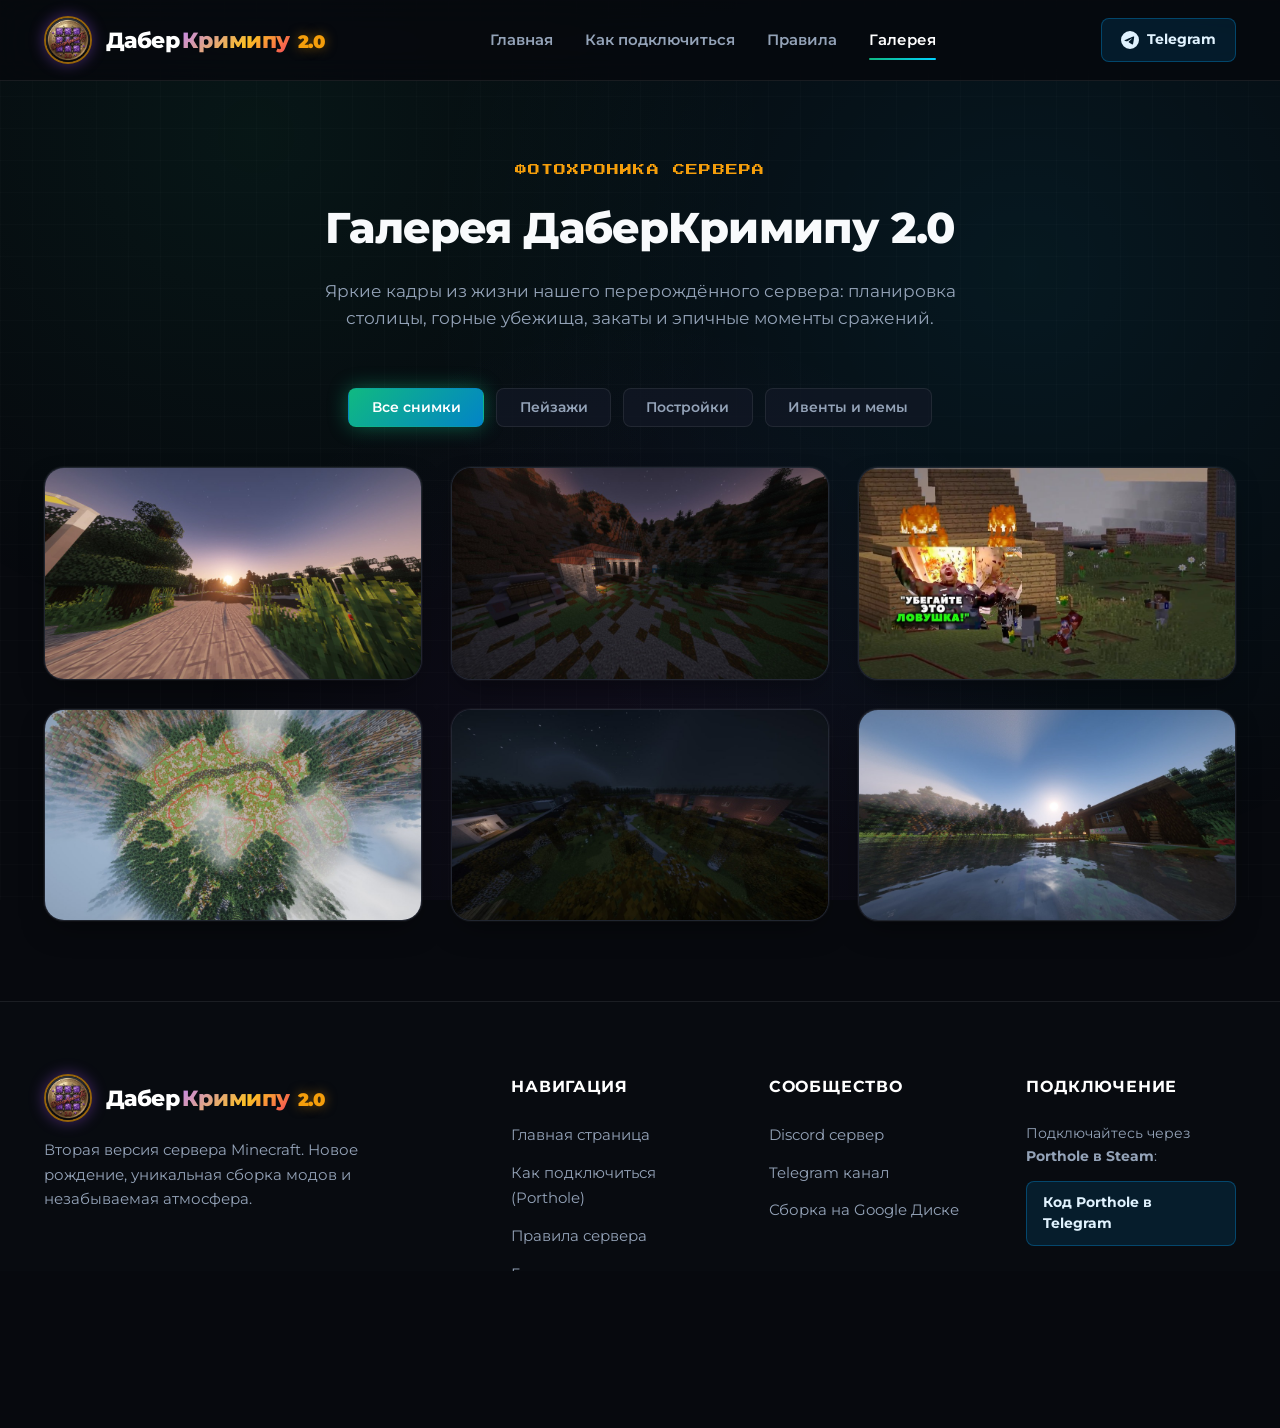
==== pages/gallery.html @ eac43cac "Add files thru commit" ====
<!DOCTYPE html>
<html lang="ru">
<head>
  <meta charset="UTF-8">
  <meta name="viewport" content="width=device-width, initial-scale=1.0">
  <title>Галерея скриншотов — ДаберКримипу 2.0</title>
  <meta name="description" content="Скриншоты и лучшие моменты с сервера ДаберКримипу 2.0: горные базы, закаты, генплан столицы и эпичные ивенты.">
  
  <link rel="icon" type="image/jpeg" href="../assets/images/logo.jpg">
  <link rel="stylesheet" href="../assets/css/styles.css">
</head>
<body>

  <!-- ===================================================================
       ШАПКА САЙТА (HEADER / NAVBAR)
  =================================================================== -->
  <header class="site-header">
    <div class="container header-inner">
      <a href="../index.html" class="brand-logo">
        <img src="../assets/images/logo.jpg" alt="ДаберКримипу 2.0" class="brand-icon">
        <div class="brand-name">Дабер<span class="brand-highlight">Кримипу</span> <span class="brand-ver">2.0</span></div>
      </a>

      <nav class="nav-menu" id="navMenu">
        <a href="../index.html" class="nav-link">Главная</a>
        <a href="how-to-play.html" class="nav-link">Как подключиться</a>
        <a href="rules.html" class="nav-link">Правила</a>
        <a href="gallery.html" class="nav-link active">Галерея</a>
      </nav>

      <div class="header-actions">
        <a href="https://t.me/+4mJLfKfZxhpmYTU8" target="_blank" rel="noopener" class="btn-telegram" style="padding: 0.65rem 1.2rem; font-size: 0.85rem; font-weight: 700; border-radius: var(--radius-sm); display: flex; align-items: center; gap: 0.5rem; text-decoration: none;">
          <svg width="18" height="18" viewBox="0 0 24 24" fill="currentColor">
            <path d="M11.944 0A12 12 0 0 0 0 12a12 12 0 0 0 12 12 12 12 0 0 0 12-12A12 12 0 0 0 12 0a12 12 0 0 0-.056 0zm4.962 7.224c.1-.002.321.023.465.14a.506.506 0 0 1 .171.325c.016.093.036.306.02.472-.18 1.898-.962 6.502-1.36 8.627-.168.9-.499 1.201-.82 1.23-.696.065-1.225-.46-1.9-.902-1.056-.693-1.653-1.124-2.678-1.8-1.185-.78-.417-1.21.258-1.91.177-.184 3.247-2.977 3.307-3.23.007-.032.014-.15-.056-.212s-.174-.041-.249-.024c-.106.024-1.793 1.14-5.061 3.345-.48.33-.913.49-1.302.48-.428-.008-1.252-.241-1.865-.44-.752-.245-1.349-.374-1.297-.789.027-.216.325-.437.893-.663 3.498-1.524 5.83-2.529 6.998-3.014 3.332-1.386 4.025-1.627 4.476-1.635z"/>
          </svg>
          Telegram
        </a>

        <button class="mobile-toggle" aria-label="Открыть меню" aria-expanded="false">
          <span></span>
          <span></span>
          <span></span>
        </button>
      </div>
    </div>
  </header>

  <!-- ===================================================================
       ОСНОВНОЙ КОНТЕНТ (ГАЛЕРЕЯ)
  =================================================================== -->
  <main class="section">
    <div class="container">
      <div class="section-header">
        <span class="section-tag" style="color: var(--gold);">ФОТОХРОНИКА СЕРВЕРА</span>
        <h1 class="section-title">Галерея ДаберКримипу 2.0</h1>
        <p class="section-desc">
          Яркие кадры из жизни нашего перерождённого сервера: планировка столицы, горные убежища, закаты и эпичные моменты сражений.
        </p>
      </div>

      <!-- Фильтры категорий -->
      <div class="gallery-filter">
        <button class="filter-btn active" data-filter="all">Все снимки</button>
        <button class="filter-btn" data-filter="landscape">Пейзажи</button>
        <button class="filter-btn" data-filter="builds">Постройки</button>
        <button class="filter-btn" data-filter="events">Ивенты и мемы</button>
      </div>

      <!-- Интерактивная динамическая сетка скриншотов -->
      <!-- Подгружается из массива GALLERY_ITEMS в assets/js/main.js -->
      <div class="gallery-grid"></div>



    </div>
  </main>

  <!-- ===================================================================
       ПОДВАЛ САЙТА (FOOTER)
  =================================================================== -->
  <footer class="site-footer">
    <div class="container">
      <div class="footer-top">
        <div class="footer-brand">
          <a href="../index.html" class="brand-logo">
            <img src="../assets/images/logo.jpg" alt="ДаберКримипу 2.0" class="brand-icon">
            <div class="brand-name">Дабер<span class="brand-highlight">Кримипу</span> <span class="brand-ver">2.0</span></div>
          </a>
          <p>
            Вторая версия сервера Minecraft. Новое рождение, уникальная сборка модов и незабываемая атмосфера.
          </p>
        </div>

        <div>
          <h4 class="footer-title">Навигация</h4>
          <ul class="footer-links">
            <li><a href="../index.html">Главная страница</a></li>
            <li><a href="how-to-play.html">Как подключиться (Porthole)</a></li>
            <li><a href="rules.html">Правила сервера</a></li>
            <li><a href="gallery.html">Галерея скриншотов</a></li>
          </ul>
        </div>

        <div>
          <h4 class="footer-title">Сообщество</h4>
          <ul class="footer-links">
            <li><a href="https://discord.gg/kkFQBQvndr" target="_blank" rel="noopener">Discord сервер</a></li>
            <li><a href="https://t.me/+4mJLfKfZxhpmYTU8" target="_blank" rel="noopener">Telegram канал</a></li>
            <li><a href="https://drive.google.com/file/d/18PqqBYFJ3Ffp7dJQg8Y49mitR_ToLpa6/view?usp=drive_link" target="_blank" rel="noopener">Сборка на Google Диске</a></li>
          </ul>
        </div>

        <div>
          <h4 class="footer-title">Подключение</h4>
          <p style="color: var(--text-secondary); font-size: 0.9rem; margin-bottom: 0.8rem;">
            Подключайтесь через <strong>Porthole в Steam</strong>:
          </p>
          <a href="https://t.me/+4mJLfKfZxhpmYTU8" target="_blank" rel="noopener" class="btn-telegram" style="padding: 0.6rem 1rem; border-radius: var(--radius-sm); font-size: 0.85rem; font-weight: 700; display: inline-flex; align-items: center; gap: 0.5rem; text-decoration: none;">
            <span>Код Porthole в Telegram</span>
          </a>
        </div>
      </div>

      <div class="footer-bottom">
        <div class="disclaimer">
          © 2026 ДаберКримипу 2.0. Не является официальным продуктом Mojang или Microsoft.
        </div>
      </div>
    </div>
  </footer>

  <script src="../assets/js/main.js"></script>
</body>
</html>
---- assets/css/styles.css ----
/* ===================================================================
   MINECRAFT SERVER MODERN TEMPLATE - STYLESHEET
   Автоматически адаптировано под десктопы, планшеты и смартфоны.
   Стиль: Dark Glassmorphism, Neon Cyber-Minecraft, Pixel Accents.
=================================================================== */

@import url('https://fonts.googleapis.com/css2?family=Montserrat:ital,wght@0,300;0,400;0,500;0,600;0,700;0,800;0,900;1,400&family=Press+Start+2P&display=swap');

/* --- CSS ПЕРЕМЕННЫЕ (ЦВЕТА И НАСТРОЙКИ) --- */
:root {
  --font-main: 'Montserrat', -apple-system, BlinkMacSystemFont, "Segoe UI", Roboto, sans-serif;
  --font-pixel: 'Press Start 2P', monospace;

  /* Палитра темной темы */
  --bg-deep: #07090e;
  --bg-surface: #0e121a;
  --bg-card: rgba(18, 24, 38, 0.72);
  --bg-card-hover: rgba(28, 36, 56, 0.85);
  --border-card: rgba(255, 255, 255, 0.08);
  --border-glow: rgba(56, 189, 248, 0.4);

  /* Фирменные акценты Майнкрафта */
  --emerald: #10b981;
  --emerald-glow: rgba(16, 185, 129, 0.45);
  --diamond: #00d2ff;
  --diamond-dark: #0284c7;
  --diamond-glow: rgba(0, 210, 255, 0.4);
  --gold: #f59e0b;
  --gold-glow: rgba(245, 158, 11, 0.35);
  --redstone: #ef4444;
  --amethyst: #a855f7;

  /* Типографика */
  --text-primary: #f8fafc;
  --text-secondary: #94a3b8;
  --text-muted: #64748b;

  /* Эффекты */
  --radius-sm: 8px;
  --radius-md: 14px;
  --radius-lg: 20px;
  --radius-full: 9999px;
  --transition: all 0.3s cubic-bezier(0.16, 1, 0.3, 1);
  --shadow-card: 0 12px 30px -10px rgba(0, 0, 0, 0.5), 0 0 1px 1px rgba(255, 255, 255, 0.05);
  --shadow-glow: 0 0 25px var(--diamond-glow);
}

/* Сброс стилей и базовые параметры */
*, *::before, *::after {
  box-sizing: border-box;
  margin: 0;
  padding: 0;
}

html {
  scroll-behavior: smooth;
  font-size: 16px;
  color-scheme: dark;
}

body {
  font-family: var(--font-main);
  background-color: var(--bg-deep);
  color: var(--text-primary);
  line-height: 1.6;
  overflow-x: hidden;
  min-height: 100vh;
  display: flex;
  flex-direction: column;
  position: relative;
}

/* Фоновые градиенты и сетка в стиле блоков Майнкрафта */
body::before {
  content: '';
  position: fixed;
  inset: 0;
  background-image: 
    radial-gradient(circle at 20% 15%, rgba(16, 185, 129, 0.08) 0%, transparent 40%),
    radial-gradient(circle at 80% 30%, rgba(0, 210, 255, 0.08) 0%, transparent 50%),
    radial-gradient(circle at 50% 85%, rgba(168, 85, 247, 0.06) 0%, transparent 45%);
  pointer-events: none;
  z-index: -2;
}

body::after {
  content: '';
  position: fixed;
  inset: 0;
  background-size: 32px 32px;
  background-image: linear-gradient(to right, rgba(255, 255, 255, 0.015) 1px, transparent 1px),
                    linear-gradient(to bottom, rgba(255, 255, 255, 0.015) 1px, transparent 1px);
  pointer-events: none;
  z-index: -1;
}

img {
  max-width: 100%;
  height: auto;
  display: block;
}

a {
  color: inherit;
  text-decoration: none;
  transition: var(--transition);
}

ul {
  list-style: none;
}

button {
  font-family: inherit;
  border: none;
  background: none;
  cursor: pointer;
  outline: none;
}

.container {
  width: 100%;
  max-width: 1240px;
  margin: 0 auto;
  padding: 0 1.5rem;
}

/* ===================================================================
   ШАПКА САЙТА (HEADER / NAVBAR)
=================================================================== */
.site-header {
  position: sticky;
  top: 0;
  z-index: 100;
  background: rgba(7, 9, 14, 0.85);
  backdrop-filter: blur(16px);
  -webkit-backdrop-filter: blur(16px);
  border-bottom: 1px solid var(--border-card);
  transition: var(--transition);
}

.site-header.scrolled {
  background: rgba(7, 9, 14, 0.95);
  box-shadow: 0 10px 25px rgba(0, 0, 0, 0.6);
}

.header-inner {
  display: flex;
  align-items: center;
  justify-content: space-between;
  height: 80px;
}

/* Логотип */
.brand-logo {
  display: flex;
  align-items: center;
  gap: 0.85rem;
  font-weight: 800;
  font-size: 1.35rem;
  letter-spacing: -0.02em;
  color: #fff;
}

.brand-icon {
  width: 48px;
  height: 48px;
  border-radius: 50%;
  object-fit: cover;
  border: 2px solid rgba(245, 158, 11, 0.6);
  box-shadow: 0 0 15px rgba(168, 85, 247, 0.4);
  transition: transform 0.4s ease, box-shadow 0.4s ease;
}

.brand-logo:hover .brand-icon {
  transform: scale(1.1) rotate(5deg);
  box-shadow: 0 0 25px rgba(245, 158, 11, 0.7);
}

.brand-name {
  display: inline-flex;
  align-items: baseline;
  gap: 0.15rem;
  font-weight: 800;
  font-size: 1.35rem;
  letter-spacing: -0.02em;
  color: #fff;
}

.brand-name .brand-highlight {
  background: linear-gradient(135deg, #c084fc 0%, #fbbf24 60%, #f43f5e 100%);
  -webkit-background-clip: text;
  -webkit-text-fill-color: transparent;
  display: inline-block;
}

.brand-name .brand-ver {
  font-family: inherit;
  font-size: 1.15rem;
  font-weight: 900;
  color: #f59e0b;
  -webkit-text-fill-color: #f59e0b;
  margin-left: 0.35rem;
  text-shadow: 0 0 12px rgba(245, 158, 11, 0.5);
  display: inline-block;
  background: none;
  border: none;
  padding: 0;
}

/* Навигация (Десктоп) */
.nav-menu {
  display: flex;
  align-items: center;
  gap: 2rem;
}

.nav-link {
  font-size: 0.95rem;
  font-weight: 600;
  color: var(--text-secondary);
  position: relative;
  padding: 0.5rem 0;
}

.nav-link:hover,
.nav-link.active {
  color: #fff;
}

.nav-link::after {
  content: '';
  position: absolute;
  bottom: 0;
  left: 0;
  width: 0%;
  height: 2px;
  background: linear-gradient(90deg, var(--emerald), var(--diamond));
  border-radius: 2px;
  transition: width 0.3s ease;
}

.nav-link:hover::after,
.nav-link.active::after {
  width: 100%;
}

/* Кнопка в хедере */
.header-actions {
  display: flex;
  align-items: center;
  gap: 1rem;
}

.btn-header-play {
  padding: 0.65rem 1.3rem;
  font-size: 0.85rem;
  font-weight: 700;
  border-radius: var(--radius-sm);
  background: linear-gradient(135deg, #10b981, #059669);
  color: #fff;
  box-shadow: 0 4px 15px var(--emerald-glow);
  display: flex;
  align-items: center;
  gap: 0.5rem;
  transition: var(--transition);
}

.btn-header-play:hover {
  transform: translateY(-2px);
  box-shadow: 0 6px 20px rgba(16, 185, 129, 0.6);
  filter: brightness(1.1);
}

/* Гамбургер меню (Мобильный) */
.mobile-toggle {
  display: none;
  flex-direction: column;
  justify-content: center;
  gap: 5px;
  width: 40px;
  height: 40px;
  border-radius: 8px;
  background: rgba(255, 255, 255, 0.05);
  border: 1px solid var(--border-card);
  padding: 8px;
}

.mobile-toggle span {
  display: block;
  height: 2px;
  width: 100%;
  background: #fff;
  border-radius: 2px;
  transition: var(--transition);
}

.mobile-toggle.active span:nth-child(1) {
  transform: translateY(7px) rotate(45deg);
}

.mobile-toggle.active span:nth-child(2) {
  opacity: 0;
}

.mobile-toggle.active span:nth-child(3) {
  transform: translateY(-7px) rotate(-45deg);
}

/* ===================================================================
   HERO БЛОК (ГЛАВНАЯ СТРАНИЦА)
=================================================================== */
.hero-section {
  position: relative;
  padding: 6rem 0 5rem;
  display: flex;
  align-items: center;
  min-height: calc(85vh - 80px);
  overflow: hidden;
}

/* Фоновые декорации Hero */
.hero-ambient-glow {
  position: absolute;
  top: 50%;
  left: 50%;
  transform: translate(-50%, -50%);
  width: 700px;
  height: 700px;
  background: radial-gradient(circle, rgba(16, 185, 129, 0.15) 0%, rgba(0, 210, 255, 0.08) 50%, transparent 70%);
  pointer-events: none;
  filter: blur(50px);
  z-index: 0;
}

.hero-content {
  position: relative;
  z-index: 1;
  text-align: center;
  max-width: 860px;
  margin: 0 auto;
}

/* Бейдж онлайн статуса */
.server-status-pill {
  display: inline-flex;
  align-items: center;
  gap: 0.65rem;
  background: rgba(16, 185, 129, 0.12);
  border: 1px solid rgba(16, 185, 129, 0.3);
  padding: 0.45rem 1.1rem;
  border-radius: var(--radius-full);
  margin-bottom: 1.8rem;
  box-shadow: 0 0 20px rgba(16, 185, 129, 0.2);
}

.status-dot {
  width: 10px;
  height: 10px;
  background-color: var(--emerald);
  border-radius: 50%;
  box-shadow: 0 0 10px var(--emerald);
  position: relative;
}

.status-dot::after {
  content: '';
  position: absolute;
  inset: -3px;
  border-radius: 50%;
  border: 2px solid var(--emerald);
  opacity: 0.7;
  animation: pulse-ring 1.8s infinite cubic-bezier(0.215, 0.61, 0.355, 1);
}

@keyframes pulse-ring {
  0% { transform: scale(0.8); opacity: 1; }
  100% { transform: scale(2.2); opacity: 0; }
}

.status-text {
  font-size: 0.85rem;
  font-weight: 700;
  color: #86efac;
  letter-spacing: 0.03em;
  text-transform: uppercase;
}

.server-version-tag {
  background: rgba(255, 255, 255, 0.08);
  padding: 0.15rem 0.6rem;
  border-radius: 4px;
  font-size: 0.75rem;
  color: var(--text-secondary);
  margin-left: 0.25rem;
}

/* Главный заголовок Hero */
.hero-title {
  font-size: clamp(2.5rem, 5.5vw, 4.4rem);
  font-weight: 900;
  line-height: 1.1;
  margin-bottom: 1.4rem;
  letter-spacing: -0.03em;
}

.hero-title .text-gradient {
  background: linear-gradient(135deg, #ffffff 30%, #38bdf8 80%, #10b981 100%);
  -webkit-background-clip: text;
  -webkit-text-fill-color: transparent;
  display: inline-block;
}

.hero-subtitle {
  font-size: clamp(1.05rem, 2vw, 1.25rem);
  color: var(--text-secondary);
  margin-bottom: 2.5rem;
  max-width: 680px;
  margin-left: auto;
  margin-right: auto;
}

/* ===================================================================
   ГЛАВНАЯ КНОПКА СКОПИРОВАТЬ IP (HERO IP BOX)
=================================================================== */
.ip-copy-container {
  display: flex;
  flex-direction: column;
  align-items: center;
  gap: 1.5rem;
  margin-bottom: 3rem;
}

.ip-copy-box {
  display: inline-flex;
  align-items: center;
  background: rgba(18, 24, 38, 0.85);
  border: 2px solid rgba(56, 189, 248, 0.3);
  padding: 0.6rem 0.8rem 0.6rem 1.5rem;
  border-radius: var(--radius-md);
  box-shadow: 0 10px 30px rgba(0, 0, 0, 0.5), 0 0 25px rgba(56, 189, 248, 0.2);
  transition: var(--transition);
  cursor: pointer;
  position: relative;
  overflow: hidden;
}

.ip-copy-box:hover {
  border-color: var(--diamond);
  box-shadow: 0 15px 35px rgba(0, 0, 0, 0.6), 0 0 35px rgba(56, 189, 248, 0.35);
  transform: translateY(-3px);
}

.ip-copy-box:active {
  transform: translateY(0);
}

.ip-details {
  display: flex;
  flex-direction: column;
  text-align: left;
  margin-right: 1.5rem;
}

.ip-label {
  font-size: 0.72rem;
  text-transform: uppercase;
  color: var(--text-muted);
  font-weight: 700;
  letter-spacing: 0.08em;
}

.ip-address {
  font-family: var(--font-pixel);
  font-size: 1.05rem;
  color: #fff;
  letter-spacing: 0.02em;
  margin-top: 0.2rem;
}

.btn-copy-action {
  background: linear-gradient(135deg, #0284c7, #0369a1);
  color: #fff;
  padding: 0.75rem 1.4rem;
  border-radius: var(--radius-sm);
  font-weight: 700;
  font-size: 0.9rem;
  display: flex;
  align-items: center;
  gap: 0.5rem;
  transition: var(--transition);
}

.ip-copy-box:hover .btn-copy-action {
  background: linear-gradient(135deg, #38bdf8, #0284c7);
  box-shadow: 0 0 15px rgba(56, 189, 248, 0.5);
}

.btn-copy-action svg {
  width: 18px;
  height: 18px;
  fill: currentColor;
}

/* Дополнительные кнопки (Discord, Как начать) */
.hero-buttons-row {
  display: flex;
  align-items: center;
  justify-content: center;
  gap: 1.2rem;
  flex-wrap: wrap;
}

.btn-primary {
  display: inline-flex;
  align-items: center;
  gap: 0.6rem;
  padding: 0.9rem 1.8rem;
  border-radius: var(--radius-md);
  font-size: 1rem;
  font-weight: 700;
  background: linear-gradient(135deg, #10b981, #059669);
  color: #fff;
  box-shadow: 0 8px 25px var(--emerald-glow);
  transition: var(--transition);
}

.btn-primary:hover {
  transform: translateY(-3px);
  box-shadow: 0 12px 30px rgba(16, 185, 129, 0.6);
  filter: brightness(1.1);
}

.btn-secondary {
  display: inline-flex;
  align-items: center;
  gap: 0.6rem;
  padding: 0.9rem 1.8rem;
  border-radius: var(--radius-md);
  font-size: 1rem;
  font-weight: 700;
  background: rgba(255, 255, 255, 0.05);
  color: #fff;
  border: 1px solid var(--border-card);
  backdrop-filter: blur(10px);
  transition: var(--transition);
}

.btn-secondary:hover {
  background: rgba(255, 255, 255, 0.1);
  border-color: rgba(255, 255, 255, 0.2);
  transform: translateY(-3px);
}

.btn-discord {
  background: rgba(88, 101, 242, 0.15);
  border: 1px solid rgba(88, 101, 242, 0.4);
  color: #e0e7ff;
}

.btn-discord:hover {
  background: #5865f2;
  color: #fff;
  box-shadow: 0 8px 25px rgba(88, 101, 242, 0.45);
}

.btn-telegram {
  background: rgba(0, 136, 204, 0.15);
  border: 1px solid rgba(0, 136, 204, 0.4);
  color: #e0f2fe;
}

.btn-telegram:hover {
  background: #0088cc;
  color: #fff;
  box-shadow: 0 8px 25px rgba(0, 136, 204, 0.45);
}

.btn-modpack {
  background: linear-gradient(135deg, #9333ea, #6366f1);
  color: #fff;
  box-shadow: 0 8px 25px rgba(147, 51, 234, 0.45);
}

.btn-modpack:hover {
  background: linear-gradient(135deg, #a855f7, #818cf8);
  box-shadow: 0 12px 30px rgba(147, 51, 234, 0.65);
  transform: translateY(-3px);
  filter: brightness(1.1);
}

/* ===================================================================
   КАРТОЧКИ ОСОБЕННОСТЕЙ И СЕРВЕРНОЙ ИНФОРМАЦИИ (FEATURES)
=================================================================== */
.section {
  padding: 5rem 0;
  position: relative;
}

.section-header {
  text-align: center;
  max-width: 650px;
  margin: 0 auto 3.5rem;
}

.section-tag {
  font-family: var(--font-pixel);
  font-size: 0.75rem;
  color: var(--diamond);
  letter-spacing: 0.1em;
  text-transform: uppercase;
  margin-bottom: 0.8rem;
  display: block;
}

.section-title {
  font-size: clamp(2rem, 3.5vw, 2.7rem);
  font-weight: 800;
  letter-spacing: -0.02em;
  margin-bottom: 1rem;
}

.section-desc {
  color: var(--text-secondary);
  font-size: 1.05rem;
}

/* Сетка карточек */
.features-grid {
  display: grid;
  grid-template-columns: repeat(auto-fit, minmax(320px, 1fr));
  gap: 1.75rem;
}

.feature-card {
  background: var(--bg-card);
  border: 1px solid var(--border-card);
  border-radius: var(--radius-lg);
  padding: 2.2rem 2rem;
  backdrop-filter: blur(16px);
  -webkit-backdrop-filter: blur(16px);
  box-shadow: var(--shadow-card);
  transition: var(--transition);
  position: relative;
  overflow: hidden;
}

.feature-card::before {
  content: '';
  position: absolute;
  top: 0;
  left: 0;
  right: 0;
  height: 3px;
  background: linear-gradient(90deg, transparent, var(--card-accent, var(--emerald)), transparent);
  opacity: 0;
  transition: opacity 0.3s ease;
}

.feature-card:hover {
  transform: translateY(-6px);
  border-color: rgba(255, 255, 255, 0.15);
  background: var(--bg-card-hover);
  box-shadow: 0 20px 40px -10px rgba(0, 0, 0, 0.7);
}

.feature-card:hover::before {
  opacity: 1;
}

.feature-icon-wrapper {
  width: 58px;
  height: 58px;
  border-radius: var(--radius-md);
  background: rgba(255, 255, 255, 0.04);
  border: 1px solid var(--border-card);
  display: flex;
  align-items: center;
  justify-content: center;
  font-size: 1.75rem;
  margin-bottom: 1.5rem;
  transition: var(--transition);
}

.feature-card:hover .feature-icon-wrapper {
  transform: scale(1.1);
  box-shadow: 0 0 20px var(--card-glow, var(--emerald-glow));
}

.feature-card h3 {
  font-size: 1.3rem;
  font-weight: 700;
  margin-bottom: 0.75rem;
  color: #fff;
}

.feature-card p {
  color: var(--text-secondary);
  font-size: 0.95rem;
  line-height: 1.6;
}

/* ===================================================================
   СТРАНИЦА "КАК ПОДКЛЮЧИТЬСЯ" (HOW TO PLAY)
=================================================================== */
.steps-container {
  display: flex;
  flex-direction: column;
  gap: 2rem;
  max-width: 900px;
  margin: 0 auto;
}

.step-card {
  display: grid;
  grid-template-columns: 80px 1fr;
  gap: 1.75rem;
  background: var(--bg-card);
  border: 1px solid var(--border-card);
  border-radius: var(--radius-lg);
  padding: 2.2rem;
  backdrop-filter: blur(16px);
  box-shadow: var(--shadow-card);
  transition: var(--transition);
  position: relative;
}

.step-card:hover {
  border-color: rgba(56, 189, 248, 0.3);
  transform: translateX(6px);
  background: var(--bg-card-hover);
}

.step-number {
  font-family: var(--font-pixel);
  font-size: 1.6rem;
  color: var(--diamond);
  background: rgba(0, 210, 255, 0.1);
  border: 1px solid rgba(0, 210, 255, 0.3);
  border-radius: var(--radius-md);
  display: flex;
  align-items: center;
  justify-content: center;
  height: 80px;
  box-shadow: 0 0 15px rgba(0, 210, 255, 0.2);
}

.step-content h3 {
  font-size: 1.4rem;
  font-weight: 700;
  margin-bottom: 0.6rem;
  color: #fff;
}

.step-content p {
  color: var(--text-secondary);
  font-size: 1rem;
  margin-bottom: 1.25rem;
}

/* Заглушки для ссылок и скачивания */
.step-actions {
  display: flex;
  gap: 1rem;
  flex-wrap: wrap;
  align-items: center;
}

.download-box {
  background: rgba(255, 255, 255, 0.04);
  border: 1px dashed rgba(255, 255, 255, 0.2);
  border-radius: var(--radius-sm);
  padding: 0.85rem 1.25rem;
  display: inline-flex;
  align-items: center;
  gap: 0.8rem;
  color: #38bdf8;
  font-weight: 600;
  font-size: 0.95rem;
  transition: var(--transition);
}

.download-box:hover {
  background: rgba(56, 189, 248, 0.1);
  border-color: var(--diamond);
  color: #fff;
  transform: translateY(-2px);
}

.copy-mini-btn {
  background: rgba(16, 185, 129, 0.15);
  border: 1px solid rgba(16, 185, 129, 0.3);
  color: #86efac;
  padding: 0.5rem 1rem;
  border-radius: var(--radius-sm);
  font-size: 0.85rem;
  font-weight: 700;
  display: inline-flex;
  align-items: center;
  gap: 0.4rem;
  transition: var(--transition);
}

.copy-mini-btn:hover {
  background: var(--emerald);
  color: #fff;
  box-shadow: 0 0 15px var(--emerald-glow);
}

/* ===================================================================
   СТРАНИЦА "ПРАВИЛА СЕРВЕРА" (RULES & ACCORDION)
=================================================================== */
.rules-controls {
  max-width: 860px;
  margin: 0 auto 2.5rem;
  display: flex;
  flex-direction: column;
  gap: 1.2rem;
}

/* Поиск по правилам */
.rules-search-wrapper {
  position: relative;
  width: 100%;
}

.rules-search-input {
  width: 100%;
  background: var(--bg-card);
  border: 1px solid var(--border-card);
  padding: 1rem 1.2rem 1rem 3rem;
  border-radius: var(--radius-md);
  color: #fff;
  font-size: 1rem;
  font-family: inherit;
  backdrop-filter: blur(10px);
  transition: var(--transition);
}

.rules-search-input:focus {
  outline: none;
  border-color: var(--diamond);
  box-shadow: 0 0 20px rgba(56, 189, 248, 0.25);
  background: var(--bg-card-hover);
}

.search-icon {
  position: absolute;
  left: 1.1rem;
  top: 50%;
  transform: translateY(-50%);
  color: var(--text-muted);
  width: 20px;
  height: 20px;
  pointer-events: none;
}

/* Вкладки категорий */
.category-tabs {
  display: flex;
  gap: 0.6rem;
  flex-wrap: wrap;
}

.category-tab {
  padding: 0.6rem 1.2rem;
  background: rgba(255, 255, 255, 0.04);
  border: 1px solid var(--border-card);
  border-radius: var(--radius-sm);
  color: var(--text-secondary);
  font-weight: 600;
  font-size: 0.9rem;
  transition: var(--transition);
}

.category-tab:hover {
  background: rgba(255, 255, 255, 0.08);
  color: #fff;
}

.category-tab.active {
  background: linear-gradient(135deg, rgba(0, 210, 255, 0.2), rgba(16, 185, 129, 0.2));
  border-color: var(--diamond);
  color: #fff;
  box-shadow: 0 0 15px rgba(0, 210, 255, 0.25);
}

/* Список правил (Аккордеон) */
.rules-list {
  max-width: 860px;
  margin: 0 auto;
  display: flex;
  flex-direction: column;
  gap: 1rem;
}

.rule-accordion-item {
  background: var(--bg-card);
  border: 1px solid var(--border-card);
  border-radius: var(--radius-md);
  backdrop-filter: blur(14px);
  overflow: hidden;
  transition: var(--transition);
}

.rule-accordion-item:hover {
  border-color: rgba(255, 255, 255, 0.15);
}

.rule-accordion-item.active {
  border-color: rgba(56, 189, 248, 0.4);
  box-shadow: 0 8px 25px rgba(0, 0, 0, 0.4);
}

.rule-header {
  padding: 1.3rem 1.6rem;
  display: flex;
  align-items: center;
  justify-content: space-between;
  cursor: pointer;
  user-select: none;
  gap: 1rem;
}

.rule-title-group {
  display: flex;
  align-items: center;
  gap: 1rem;
  flex: 1;
}

.rule-index {
  font-family: var(--font-pixel);
  font-size: 0.75rem;
  color: var(--emerald);
  background: rgba(16, 185, 129, 0.1);
  padding: 0.35rem 0.65rem;
  border-radius: 6px;
  border: 1px solid rgba(16, 185, 129, 0.3);
}

.rule-title {
  font-size: 1.05rem;
  font-weight: 700;
  color: #fff;
}

.rule-badge {
  font-size: 0.75rem;
  font-weight: 700;
  padding: 0.3rem 0.75rem;
  border-radius: var(--radius-full);
  text-transform: uppercase;
  letter-spacing: 0.05em;
  white-space: nowrap;
}

.badge-warn {
  background: rgba(245, 158, 11, 0.15);
  color: #fbbf24;
  border: 1px solid rgba(245, 158, 11, 0.3);
}

.badge-mute {
  background: rgba(56, 189, 248, 0.15);
  color: #38bdf8;
  border: 1px solid rgba(56, 189, 248, 0.3);
}

.badge-ban {
  background: rgba(239, 68, 68, 0.15);
  color: #f87171;
  border: 1px solid rgba(239, 68, 68, 0.3);
}

.badge-perm {
  background: rgba(168, 85, 247, 0.15);
  color: #c084fc;
  border: 1px solid rgba(168, 85, 247, 0.3);
}

.accordion-arrow {
  width: 20px;
  height: 20px;
  fill: var(--text-muted);
  transition: transform 0.3s ease;
  flex-shrink: 0;
}

.rule-accordion-item.active .accordion-arrow {
  transform: rotate(180deg);
  fill: var(--diamond);
}

.rule-body {
  max-height: 0;
  overflow: hidden;
  transition: max-height 0.4s cubic-bezier(0, 1, 0, 1);
  background: rgba(0, 0, 0, 0.25);
  border-top: 1px solid transparent;
}

.rule-accordion-item.active .rule-body {
  max-height: 800px;
  transition: max-height 0.4s cubic-bezier(1, 0, 1, 0);
  border-top-color: var(--border-card);
}

.rule-body-content {
  padding: 1.4rem 1.6rem;
  color: var(--text-secondary);
  font-size: 0.95rem;
  line-height: 1.7;
}

.rule-penalty {
  margin-top: 1rem;
  padding: 0.75rem 1rem;
  background: rgba(239, 68, 68, 0.08);
  border-left: 3px solid var(--redstone);
  border-radius: 4px;
  color: #fca5a5;
  font-size: 0.88rem;
  font-weight: 500;
}

/* ===================================================================
   СТРАНИЦА "ГАЛЕРЕЯ" (GALLERY & LIGHTBOX)
=================================================================== */
.gallery-filter {
  display: flex;
  justify-content: center;
  gap: 0.75rem;
  margin-bottom: 2.5rem;
  flex-wrap: wrap;
}

.filter-btn {
  padding: 0.6rem 1.4rem;
  background: var(--bg-card);
  border: 1px solid var(--border-card);
  border-radius: var(--radius-sm);
  color: var(--text-secondary);
  font-weight: 600;
  font-size: 0.9rem;
  transition: var(--transition);
}

.filter-btn:hover {
  background: rgba(255, 255, 255, 0.1);
  color: #fff;
}

.filter-btn.active {
  background: linear-gradient(135deg, #10b981, #0284c7);
  color: #fff;
  border-color: transparent;
  box-shadow: 0 0 20px var(--emerald-glow);
}

/* Сетка скриншотов */
.gallery-grid {
  display: grid;
  grid-template-columns: repeat(auto-fill, minmax(360px, 1fr));
  gap: 1.8rem;
}

.gallery-item {
  position: relative;
  border-radius: var(--radius-lg);
  overflow: hidden;
  background: var(--bg-card);
  border: 1px solid var(--border-card);
  aspect-ratio: 16 / 9;
  cursor: pointer;
  box-shadow: var(--shadow-card);
  transition: var(--transition);
}

.gallery-item:hover {
  transform: translateY(-6px) scale(1.01);
  border-color: var(--diamond);
  box-shadow: 0 15px 35px rgba(0, 0, 0, 0.6), 0 0 25px rgba(0, 210, 255, 0.25);
}

.gallery-thumb {
  width: 100%;
  height: 100%;
  object-fit: cover;
  transition: transform 0.6s ease;
}

.gallery-item:hover .gallery-thumb {
  transform: scale(1.08);
}

.gallery-overlay {
  position: absolute;
  inset: 0;
  background: linear-gradient(to top, rgba(7, 9, 14, 0.92) 0%, rgba(7, 9, 14, 0.3) 50%, transparent 100%);
  opacity: 0;
  display: flex;
  flex-direction: column;
  justify-content: flex-end;
  padding: 1.5rem;
  transition: opacity 0.3s ease;
}

.gallery-item:hover .gallery-overlay {
  opacity: 1;
}

.gallery-meta {
  transform: translateY(15px);
  transition: transform 0.3s ease;
}

.gallery-item:hover .gallery-meta {
  transform: translateY(0);
}

.gallery-tag {
  font-family: var(--font-pixel);
  font-size: 0.65rem;
  color: var(--diamond);
  margin-bottom: 0.4rem;
  display: block;
}

.gallery-caption {
  font-size: 1.1rem;
  font-weight: 700;
  color: #fff;
}

.gallery-zoom-icon {
  position: absolute;
  top: 1rem;
  right: 1rem;
  width: 36px;
  height: 36px;
  background: rgba(0, 0, 0, 0.6);
  border: 1px solid rgba(255, 255, 255, 0.2);
  border-radius: 50%;
  display: flex;
  align-items: center;
  justify-content: center;
  color: #fff;
  opacity: 0;
  transform: scale(0.7);
  transition: var(--transition);
}

.gallery-item:hover .gallery-zoom-icon {
  opacity: 1;
  transform: scale(1);
}

/* ===================================================================
   LIGHTBOX / МОДАЛЬНОЕ ОКНО ПРОСМОТРА
=================================================================== */
.lightbox-modal {
  position: fixed;
  inset: 0;
  z-index: 1000;
  background: rgba(5, 7, 10, 0.95);
  backdrop-filter: blur(20px);
  -webkit-backdrop-filter: blur(20px);
  display: flex;
  align-items: center;
  justify-content: center;
  opacity: 0;
  pointer-events: none;
  transition: opacity 0.3s ease;
  padding: 2rem;
}

.lightbox-modal.open {
  opacity: 1;
  pointer-events: auto;
}

.lightbox-container {
  position: relative;
  max-width: 1100px;
  width: 100%;
  display: flex;
  flex-direction: column;
  align-items: center;
}

.lightbox-image-wrapper {
  position: relative;
  width: 100%;
  max-height: 75vh;
  display: flex;
  align-items: center;
  justify-content: center;
  border-radius: var(--radius-md);
  overflow: hidden;
  box-shadow: 0 25px 60px rgba(0, 0, 0, 0.8), 0 0 40px rgba(56, 189, 248, 0.2);
  border: 1px solid rgba(255, 255, 255, 0.1);
}

.lightbox-image {
  max-width: 100%;
  max-height: 75vh;
  object-fit: contain;
  border-radius: var(--radius-md);
  transition: transform 0.3s ease;
}

.lightbox-caption-bar {
  margin-top: 1.25rem;
  width: 100%;
  display: flex;
  justify-content: space-between;
  align-items: center;
  color: var(--text-secondary);
  font-size: 0.95rem;
}

.lightbox-caption-title {
  font-size: 1.2rem;
  font-weight: 700;
  color: #fff;
}

.lightbox-counter {
  font-family: var(--font-pixel);
  font-size: 0.75rem;
  color: var(--diamond);
}

/* Кнопки управления Lightbox */
.lightbox-btn-close {
  position: absolute;
  top: 1.5rem;
  right: 1.5rem;
  width: 48px;
  height: 48px;
  background: rgba(255, 255, 255, 0.08);
  border: 1px solid rgba(255, 255, 255, 0.15);
  border-radius: 50%;
  color: #fff;
  display: flex;
  align-items: center;
  justify-content: center;
  font-size: 1.5rem;
  transition: var(--transition);
  z-index: 1010;
}

.lightbox-btn-close:hover {
  background: rgba(239, 68, 68, 0.8);
  transform: rotate(90deg);
}

.lightbox-nav-btn {
  position: absolute;
  top: 50%;
  transform: translateY(-50%);
  width: 52px;
  height: 52px;
  background: rgba(18, 24, 38, 0.85);
  border: 1px solid var(--border-card);
  border-radius: 50%;
  color: #fff;
  display: flex;
  align-items: center;
  justify-content: center;
  transition: var(--transition);
  z-index: 1005;
}

.lightbox-nav-btn:hover {
  background: var(--diamond);
  border-color: var(--diamond);
  color: #000;
  box-shadow: 0 0 20px var(--diamond-glow);
}

.lightbox-btn-prev {
  left: -26px;
}

.lightbox-btn-next {
  right: -26px;
}

/* ===================================================================
   ПЛАШКА УВЕДОМЛЕНИЯ (TOAST NOTIFICATION)
=================================================================== */
.toast-container {
  position: fixed;
  bottom: 2rem;
  right: 2rem;
  z-index: 9999;
  display: flex;
  flex-direction: column;
  gap: 0.75rem;
  pointer-events: none;
}

.toast-message {
  pointer-events: auto;
  background: rgba(14, 18, 26, 0.95);
  border: 1px solid var(--emerald);
  box-shadow: 0 10px 30px rgba(0, 0, 0, 0.6), 0 0 20px var(--emerald-glow);
  backdrop-filter: blur(16px);
  padding: 1rem 1.4rem;
  border-radius: var(--radius-md);
  color: #fff;
  font-weight: 600;
  font-size: 0.95rem;
  display: flex;
  align-items: center;
  gap: 0.85rem;
  transform: translateX(120%);
  transition: transform 0.4s cubic-bezier(0.16, 1, 0.3, 1), opacity 0.4s ease;
  min-width: 280px;
}

.toast-message.show {
  transform: translateX(0);
}

.toast-icon {
  width: 22px;
  height: 22px;
  background: var(--emerald);
  color: #000;
  border-radius: 50%;
  display: flex;
  align-items: center;
  justify-content: center;
  font-size: 0.75rem;
  font-weight: 900;
  flex-shrink: 0;
}

/* ===================================================================
   ПОДВАЛ САЙТА (FOOTER)
=================================================================== */
.site-footer {
  margin-top: auto;
  background: #080b10;
  border-top: 1px solid var(--border-card);
  padding: 4.5rem 0 2rem;
  position: relative;
}

.footer-top {
  display: grid;
  grid-template-columns: 2fr 1fr 1fr 1fr;
  gap: 3rem;
  margin-bottom: 3.5rem;
}

.footer-brand p {
  color: var(--text-secondary);
  font-size: 0.95rem;
  margin-top: 1rem;
  max-width: 320px;
}

.footer-title {
  font-size: 1rem;
  font-weight: 700;
  color: #fff;
  margin-bottom: 1.4rem;
  text-transform: uppercase;
  letter-spacing: 0.05em;
}

.footer-links {
  display: flex;
  flex-direction: column;
  gap: 0.75rem;
}

.footer-links a {
  color: var(--text-secondary);
  font-size: 0.92rem;
}

.footer-links a:hover {
  color: var(--diamond);
  transform: translateX(4px);
}

.social-links {
  display: flex;
  gap: 0.75rem;
}

.social-btn {
  width: 42px;
  height: 42px;
  background: rgba(255, 255, 255, 0.04);
  border: 1px solid var(--border-card);
  border-radius: var(--radius-sm);
  display: flex;
  align-items: center;
  justify-content: center;
  color: var(--text-secondary);
  transition: var(--transition);
}

.social-btn:hover {
  background: var(--diamond);
  color: #000;
  border-color: var(--diamond);
  transform: translateY(-3px);
  box-shadow: 0 0 15px var(--diamond-glow);
}

.footer-bottom {
  border-top: 1px solid rgba(255, 255, 255, 0.05);
  padding-top: 2rem;
  display: flex;
  justify-content: space-between;
  align-items: center;
  color: var(--text-muted);
  font-size: 0.85rem;
  flex-wrap: wrap;
  gap: 1rem;
}

.disclaimer {
  max-width: 650px;
  line-height: 1.5;
}

/* ===================================================================
   АДАПТИВНОСТЬ (RESPONSIVE MEDIA QUERIES)
=================================================================== */
@media (max-width: 1024px) {
  .footer-top {
    grid-template-columns: 1fr 1fr;
    gap: 2.5rem;
  }
}

@media (max-width: 768px) {
  .header-actions .btn-header-play {
    display: none;
  }

  .mobile-toggle {
    display: flex;
  }

  /* Выпадающее мобильное меню */
  .nav-menu {
    position: fixed;
    top: 80px;
    left: 0;
    right: 0;
    background: rgba(7, 9, 14, 0.98);
    backdrop-filter: blur(20px);
    -webkit-backdrop-filter: blur(20px);
    border-bottom: 1px solid var(--border-card);
    flex-direction: column;
    padding: 2rem 1.5rem;
    gap: 1.5rem;
    transform: translateY(-150%);
    opacity: 0;
    pointer-events: none;
    transition: transform 0.4s ease, opacity 0.3s ease;
    box-shadow: 0 20px 40px rgba(0, 0, 0, 0.8);
  }

  .nav-menu.open {
    transform: translateY(0);
    opacity: 1;
    pointer-events: auto;
  }

  .nav-link {
    font-size: 1.15rem;
    width: 100%;
    text-align: center;
  }

  .hero-section {
    padding: 3.5rem 0 3rem;
  }

  .ip-copy-box {
    width: 100%;
    justify-content: space-between;
    padding: 0.75rem 1rem;
  }

  .ip-address {
    font-size: 0.85rem;
  }

  .step-card {
    grid-template-columns: 1fr;
    gap: 1.2rem;
  }

  .step-number {
    width: 60px;
    height: 60px;
    font-size: 1.3rem;
  }

  .gallery-grid {
    grid-template-columns: 1fr;
  }

  .lightbox-btn-prev {
    left: 10px;
  }

  .lightbox-btn-next {
    right: 10px;
  }

  .footer-top {
    grid-template-columns: 1fr;
    gap: 2rem;
  }

  .footer-bottom {
    flex-direction: column;
    text-align: center;
  }
}

@media (max-width: 480px) {
  .toast-container {
    bottom: 1rem;
    right: 1rem;
    left: 1rem;
  }

  .toast-message {
    min-width: unset;
    width: 100%;
    font-size: 0.85rem;
    padding: 0.8rem 1rem;
  }

  .hero-title {
    font-size: 2.2rem;
  }

  .btn-primary, .btn-secondary {
    width: 100%;
    justify-content: center;
  }

  .category-tabs {
    flex-direction: column;
  }

  .category-tab {
    text-align: center;
    width: 100%;
  }

  .rule-header {
    padding: 1rem 1.2rem;
    flex-wrap: wrap;
  }

  .rule-badge {
    margin-left: auto;
  }
}
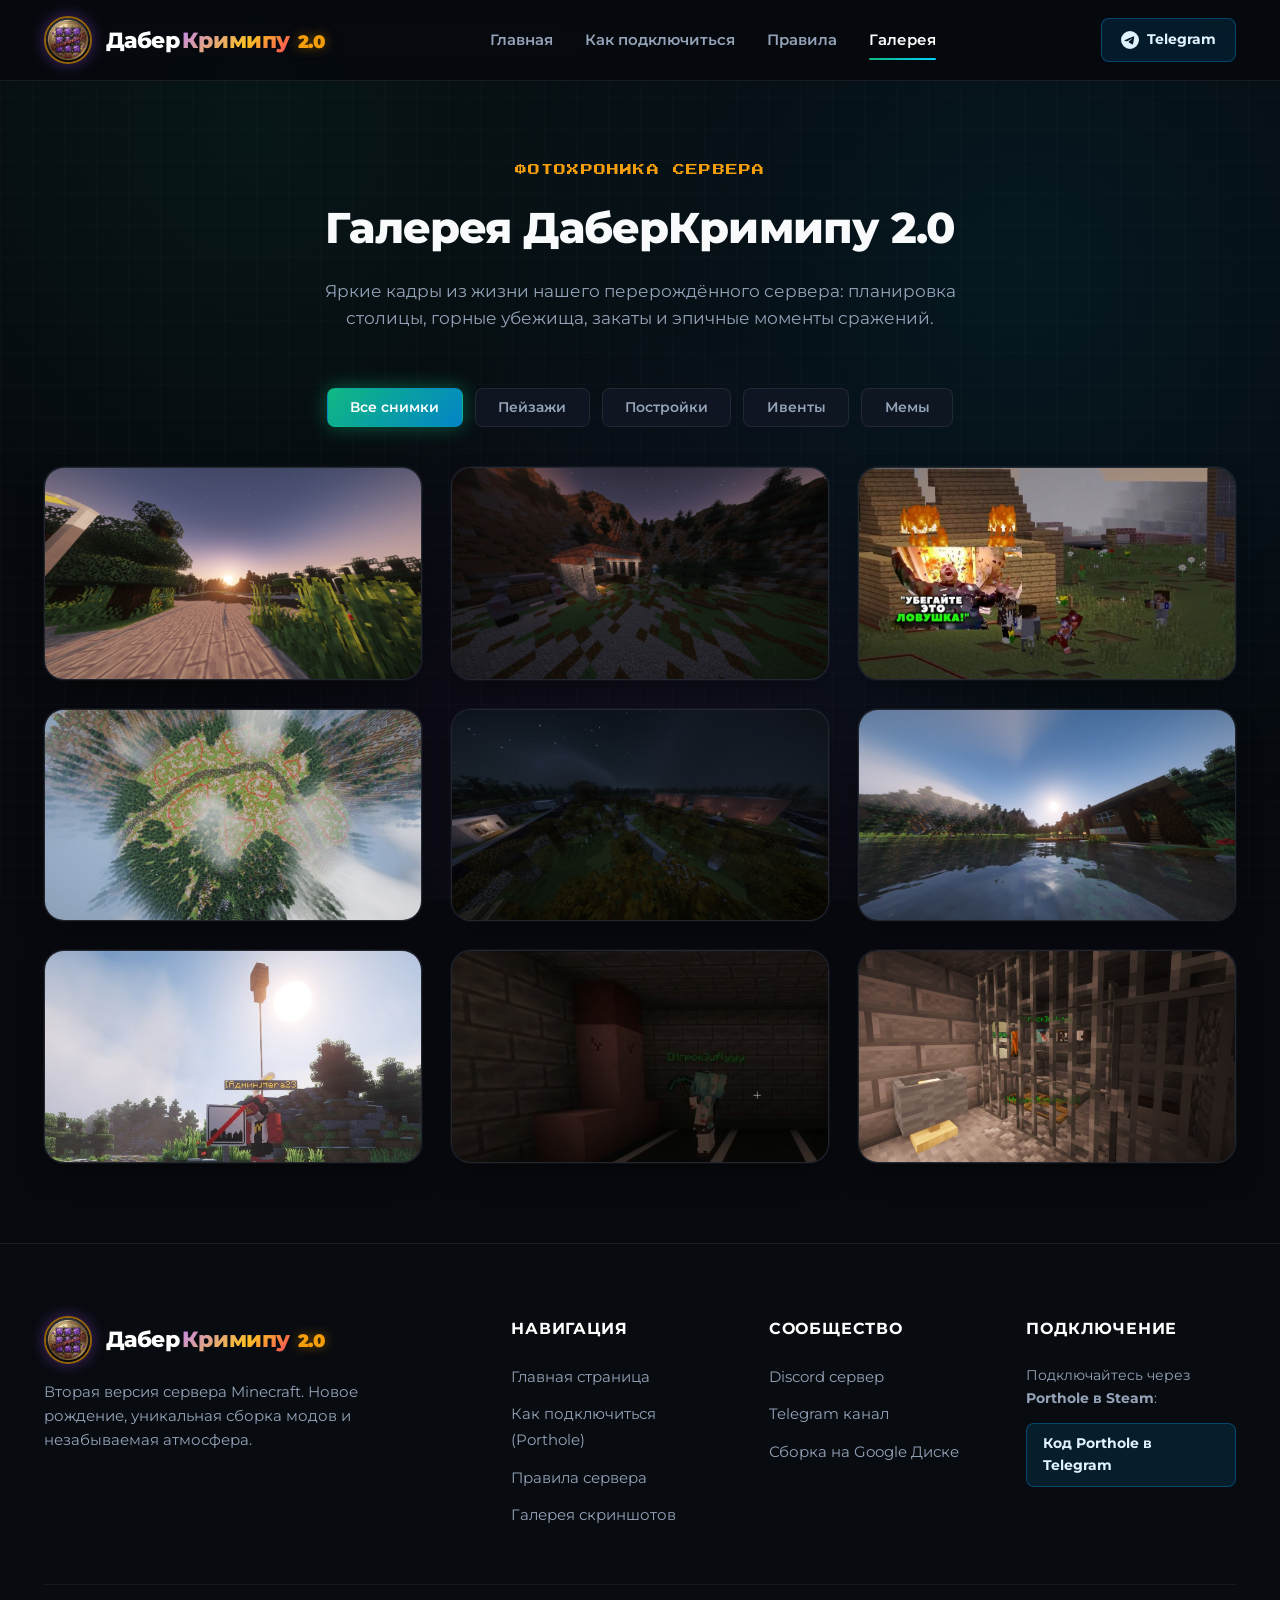
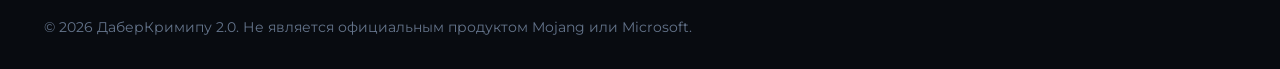
==== commit 3c759a6a: "Изображения, и обновленный main.js Новый изображенния для галереи, и добавление новой категории и ка" ====
--- a/pages/gallery.html
+++ b/pages/gallery.html
@@ -63,7 +63,8 @@
         <button class="filter-btn active" data-filter="all">Все снимки</button>
         <button class="filter-btn" data-filter="landscape">Пейзажи</button>
         <button class="filter-btn" data-filter="builds">Постройки</button>
-        <button class="filter-btn" data-filter="events">Ивенты и мемы</button>
+        <button class="filter-btn" data-filter="events">Ивенты</button>
+        <button class="filter-btn" data-filter="memes">Мемы</button>
       </div>
 
       <!-- Интерактивная динамическая сетка скриншотов -->
